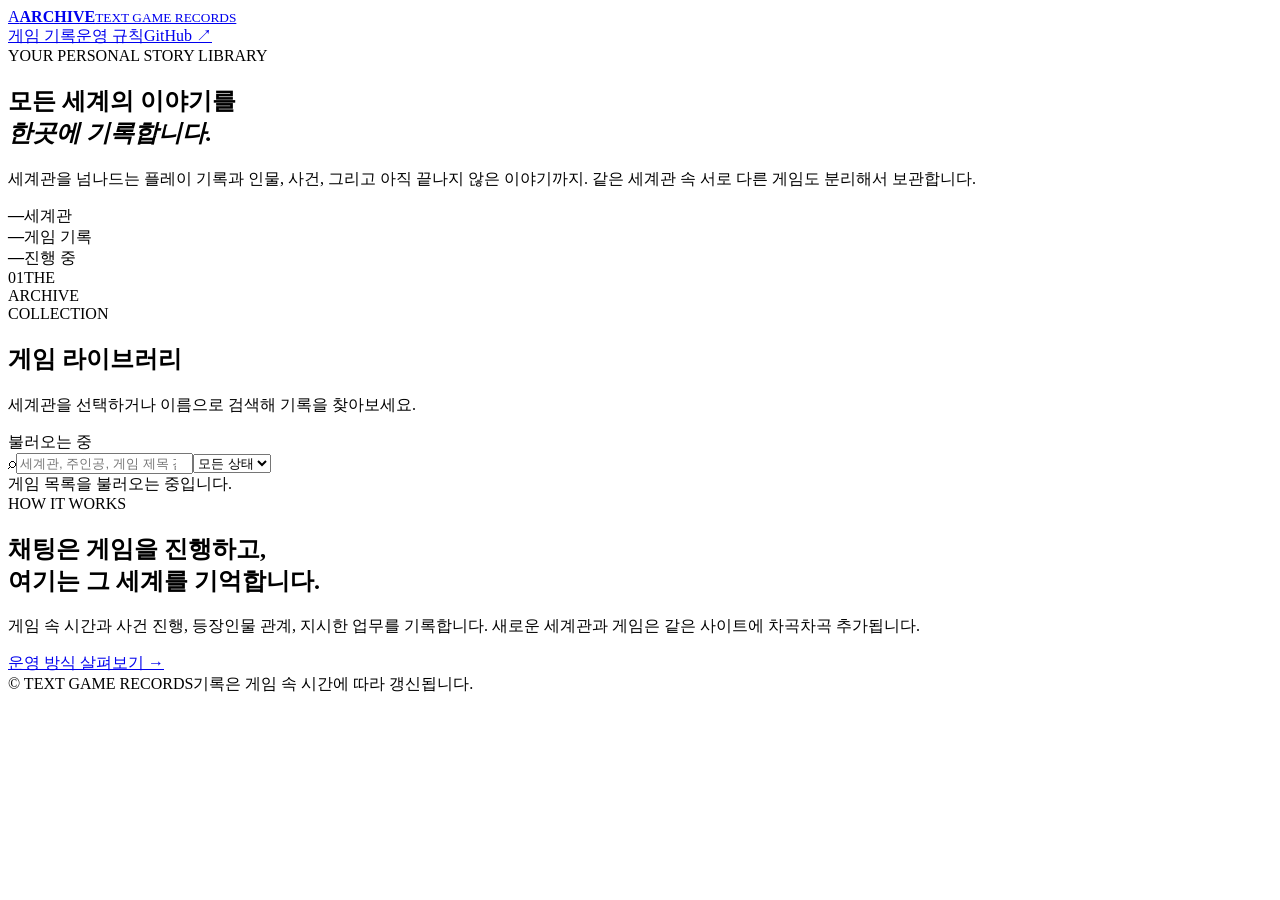
==== index.html @ 1f5e3325 "Initialize text game archive landing page" ====
<!doctype html>
<html lang="ko"><head><meta charset="utf-8"><meta name="viewport" content="width=device-width,initial-scale=1">
<meta name="theme-color" content="#f6f7f8"><meta name="description" content="세계관별로 정리하는 텍스트게임 기록관">
<title>아카이브 | Text Game Records</title><link rel="stylesheet" href="./assets/site.css"></head>
<body data-page="library"><div class="site-shell">
<header class="site-header"><a class="brand" href="./index.html"><span class="brand-mark">A</span><span><b>ARCHIVE</b><small>TEXT GAME RECORDS</small></span></a>
<nav class="top-nav" aria-label="주 메뉴"><a class="active" href="./index.html">게임 기록</a><a href="./rules/index.html">운영 규칙</a><a href="https://github.com/tutle0123/text-game-records" target="_blank" rel="noopener noreferrer">GitHub ↗</a></nav></header>
<main class="library">
<section class="hero"><div class="hero-tag"><span class="tag-dot"></span> YOUR PERSONAL STORY LIBRARY</div><h1>모든 세계의 이야기를<br><em>한곳에 기록합니다.</em></h1>
<p>세계관을 넘나드는 플레이 기록과 인물, 사건, 그리고 아직 끝나지 않은 이야기까지. 같은 세계관 속 서로 다른 게임도 분리해서 보관합니다.</p>
<div class="hero-stat"><div><strong id="world-count">—</strong><span>세계관</span></div><div><strong id="game-count">—</strong><span>게임 기록</span></div><div><strong id="active-count">—</strong><span>진행 중</span></div></div>
<div class="hero-art" aria-hidden="true"><span>01</span><span>THE<br>ARCHIVE</span><i></i></div></section>
<section class="archive-section" id="collection"><div class="section-top"><div><span class="section-overline">COLLECTION</span><h2>게임 라이브러리</h2><p>세계관을 선택하거나 이름으로 검색해 기록을 찾아보세요.</p></div><span class="collection-count" id="count-summary">불러오는 중</span></div>
<div class="search-row"><label class="search-control"><span aria-hidden="true">⌕</span><input id="search" type="search" autocomplete="off" placeholder="세계관, 주인공, 게임 제목 검색" aria-label="게임 검색"></label><select id="status-filter" aria-label="게임 상태 필터"><option value="all">모든 상태</option><option value="진행 중">진행 중</option><option value="완료">완료</option><option value="보류">보류</option></select></div>
<div class="world-filters" id="world-filters" aria-label="세계관 필터"></div>
<div id="game-list" class="world-list"><div class="empty-state">게임 목록을 불러오는 중입니다.</div></div></section>
<section class="bottom-guide"><div><span class="section-overline">HOW IT WORKS</span><h2>채팅은 게임을 진행하고,<br>여기는 그 세계를 기억합니다.</h2></div><p>게임 속 시간과 사건 진행, 등장인물 관계, 지시한 업무를 기록합니다. 새로운 세계관과 게임은 같은 사이트에 차곡차곡 추가됩니다.</p><a href="./rules/index.html">운영 방식 살펴보기 <span aria-hidden="true">→</span></a></section>
</main><footer class="site-footer"><span>© TEXT GAME RECORDS</span><span>기록은 게임 속 시간에 따라 갱신됩니다.</span></footer></div>
<script src="./assets/site.js" defer></script></body></html>
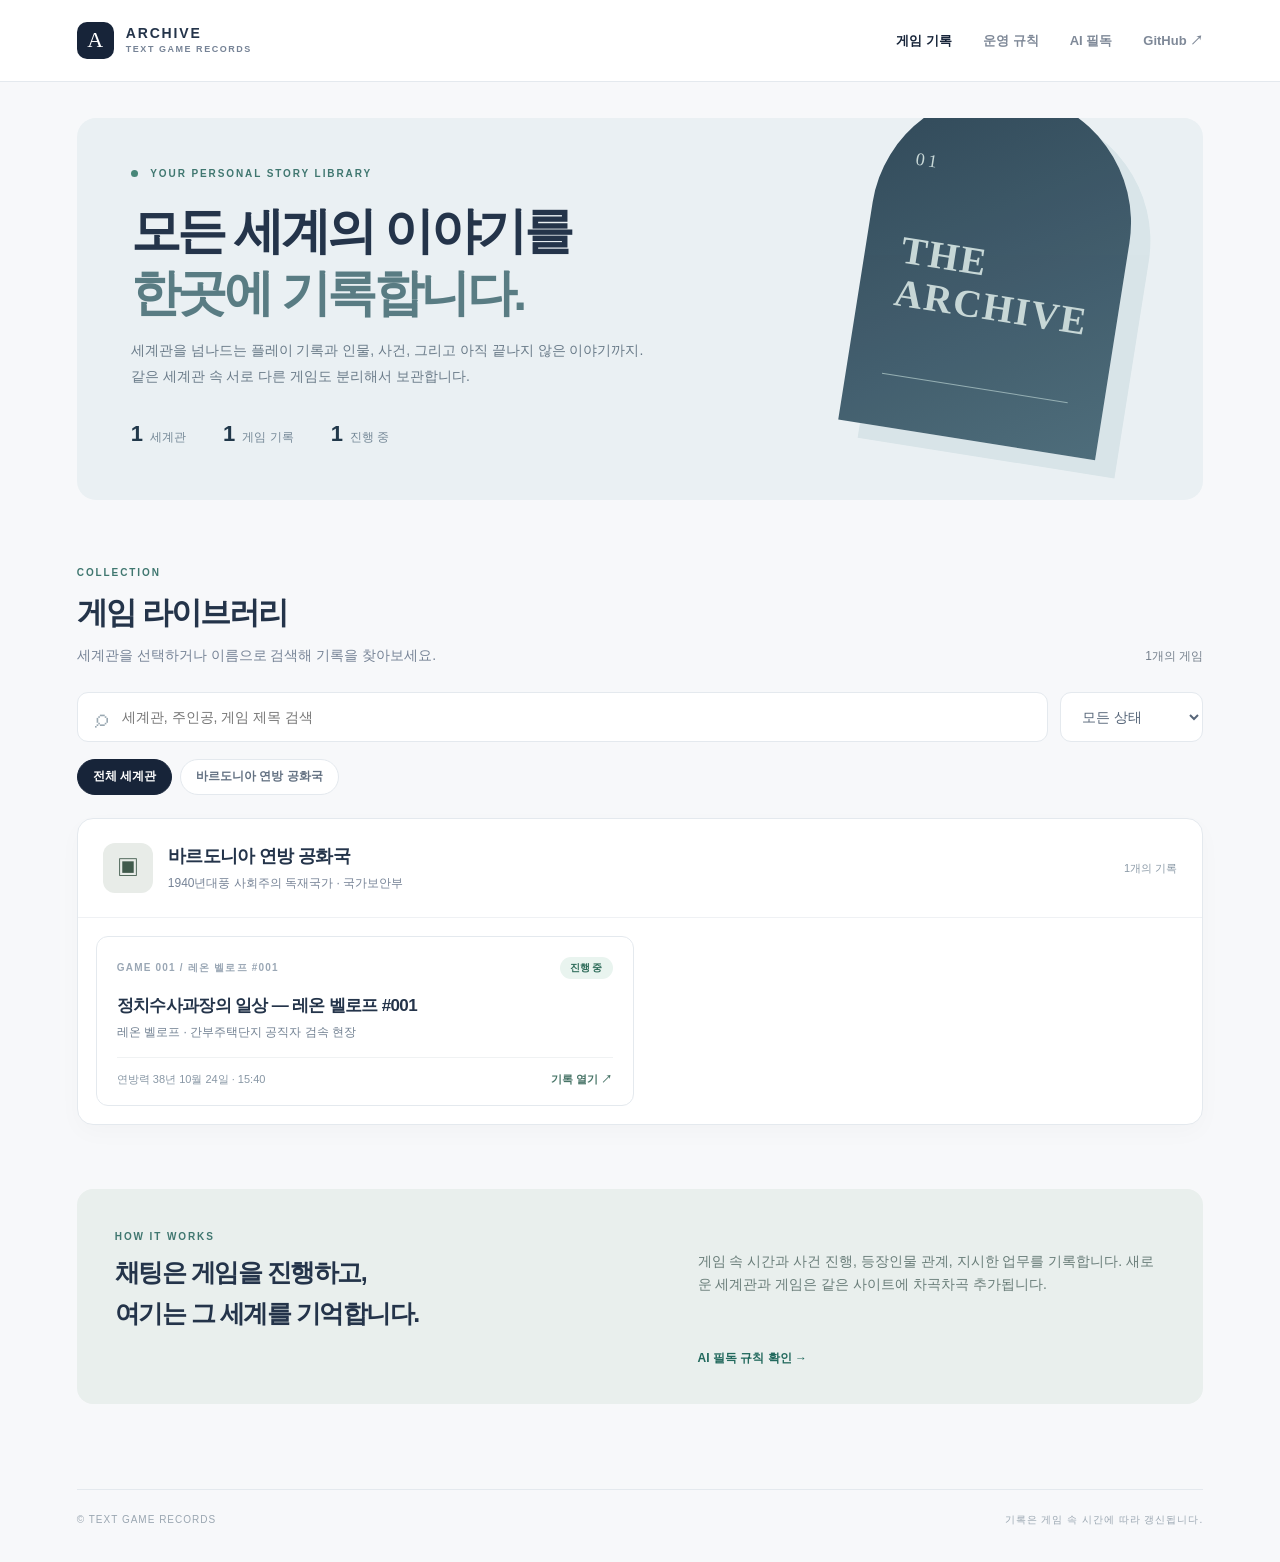
==== commit 1f7dd263: "Wire AI startup and NPC causality supplement into canonical rules and game UI" ====
--- a/index.html
+++ b/index.html
@@ -4,7 +4,7 @@
 <title>아카이브 | Text Game Records</title><link rel="stylesheet" href="./assets/site.css"></head>
 <body data-page="library"><div class="site-shell">
 <header class="site-header"><a class="brand" href="./index.html"><span class="brand-mark">A</span><span><b>ARCHIVE</b><small>TEXT GAME RECORDS</small></span></a>
-<nav class="top-nav" aria-label="주 메뉴"><a class="active" href="./index.html">게임 기록</a><a href="./rules/index.html">운영 규칙</a><a href="https://github.com/tutle0123/text-game-records" target="_blank" rel="noopener noreferrer">GitHub ↗</a></nav></header>
+<nav class="top-nav" aria-label="주 메뉴"><a class="active" href="./index.html">게임 기록</a><a href="./rules/index.html">운영 규칙</a><a href="./rules/reader.html?doc=ai-start">AI 필독</a><a href="https://github.com/tutle0123/text-game-records" target="_blank" rel="noopener noreferrer">GitHub ↗</a></nav></header>
 <main class="library">
 <section class="hero"><div class="hero-tag"><span class="tag-dot"></span> YOUR PERSONAL STORY LIBRARY</div><h1>모든 세계의 이야기를<br><em>한곳에 기록합니다.</em></h1>
 <p>세계관을 넘나드는 플레이 기록과 인물, 사건, 그리고 아직 끝나지 않은 이야기까지. 같은 세계관 속 서로 다른 게임도 분리해서 보관합니다.</p>
@@ -14,6 +14,6 @@
 <div class="search-row"><label class="search-control"><span aria-hidden="true">⌕</span><input id="search" type="search" autocomplete="off" placeholder="세계관, 주인공, 게임 제목 검색" aria-label="게임 검색"></label><select id="status-filter" aria-label="게임 상태 필터"><option value="all">모든 상태</option><option value="진행 중">진행 중</option><option value="완료">완료</option><option value="보류">보류</option></select></div>
 <div class="world-filters" id="world-filters" aria-label="세계관 필터"></div>
 <div id="game-list" class="world-list"><div class="empty-state">게임 목록을 불러오는 중입니다.</div></div></section>
-<section class="bottom-guide"><div><span class="section-overline">HOW IT WORKS</span><h2>채팅은 게임을 진행하고,<br>여기는 그 세계를 기억합니다.</h2></div><p>게임 속 시간과 사건 진행, 등장인물 관계, 지시한 업무를 기록합니다. 새로운 세계관과 게임은 같은 사이트에 차곡차곡 추가됩니다.</p><a href="./rules/index.html">운영 방식 살펴보기 <span aria-hidden="true">→</span></a></section>
+<section class="bottom-guide"><div><span class="section-overline">HOW IT WORKS</span><h2>채팅은 게임을 진행하고,<br>여기는 그 세계를 기억합니다.</h2></div><p>게임 속 시간과 사건 진행, 등장인물 관계, 지시한 업무를 기록합니다. 새로운 세계관과 게임은 같은 사이트에 차곡차곡 추가됩니다.</p><a href="./rules/reader.html?doc=ai-start">AI 필독 규칙 확인 <span aria-hidden="true">→</span></a></section>
 </main><footer class="site-footer"><span>© TEXT GAME RECORDS</span><span>기록은 게임 속 시간에 따라 갱신됩니다.</span></footer></div>
 <script src="./assets/site.js" defer></script></body></html>
--- a/assets/site.css
+++ b/assets/site.css
@@ -0,0 +1,12 @@
+:root{--navy:#172439;--text:#24344a;--muted:#768396;--line:#e4e9ee;--bg:#f7f8fa;--white:#fff;--accent:#276a64;--sans:"Pretendard","Noto Sans KR","Apple SD Gothic Neo","Malgun Gothic",sans-serif}
+*{box-sizing:border-box}html{scroll-behavior:smooth}body{margin:0;font-family:var(--sans);font-size:14px;line-height:1.65;color:var(--text);background:var(--bg);-webkit-font-smoothing:antialiased}a{color:inherit;text-decoration:none}button,input,select{font:inherit}button{cursor:pointer}button:focus-visible,a:focus-visible,input:focus-visible,select:focus-visible,summary:focus-visible{outline:3px solid #74b4a8;outline-offset:3px}
+.site-shell{max-width:1440px;margin:auto}.site-header{height:82px;padding:0 clamp(22px,6vw,88px);display:flex;align-items:center;justify-content:space-between;border-bottom:1px solid var(--line);background:white}.brand{display:flex;align-items:center;gap:12px}.brand-mark{display:grid;place-items:center;width:37px;height:37px;border-radius:10px;background:var(--navy);color:#fff;font-family:Georgia,serif;font-size:22px}.brand b{display:block;letter-spacing:.13em;font-size:14px;line-height:1.3}.brand small{display:block;font-size:9px;color:var(--muted);letter-spacing:.17em;font-weight:650}.top-nav{display:flex;align-items:center;gap:31px}.top-nav a{font-size:13px;font-weight:650;color:#7f8998}.top-nav a.active,.top-nav a:hover{color:var(--navy)}
+.library{padding:36px clamp(22px,6vw,88px) 85px}.hero{background:#eaf0f3;border-radius:19px;min-height:310px;padding:48px 54px;position:relative;overflow:hidden}.hero-tag,.section-overline{font-size:10px;font-weight:800;letter-spacing:.19em;color:#407770}.tag-dot{display:inline-block;width:7px;height:7px;background:#478678;border-radius:50%;margin-right:8px}.hero h1{font-size:clamp(32px,3.9vw,53px);letter-spacing:-.07em;line-height:1.25;margin:17px 0 14px;font-weight:780}.hero h1 em{color:#597c83;font-style:normal}.hero p{max-width:530px;color:#6a7b89;line-height:1.85;margin:0}.hero-stat{margin-top:26px;display:flex;gap:37px}.hero-stat div{display:flex;align-items:baseline;gap:7px}.hero-stat strong{font-size:22px;color:#21384a}.hero-stat span{font-size:12px;color:#758897}.hero-art{position:absolute;right:7%;top:-26px;width:260px;height:350px;border-radius:140px 140px 0 0;background:linear-gradient(150deg,#273f50,#466675);box-shadow:22px 15px 0 #d8e4e8;transform:rotate(9deg);display:flex;flex-direction:column;justify-content:space-between;padding:70px 36px 52px;color:#c6d6d5;opacity:.95}.hero-art>span:first-child{font:18px Georgia,serif;letter-spacing:.18em}.hero-art>span:nth-child(2){font:bold 39px/1.1 Georgia,serif;letter-spacing:.04em}.hero-art i{height:1px;width:100%;background:#91acb0}
+.archive-section{padding-top:60px}.section-top{display:flex;justify-content:space-between;align-items:end;gap:20px}.section-top h2,.bottom-guide h2{font-size:clamp(23px,2.4vw,33px);letter-spacing:-.06em;margin:5px 0 5px}.section-top p{color:var(--muted);margin:0}.collection-count{font-size:12px;color:#76818d}.search-row{display:flex;gap:12px;margin:25px 0 17px}.search-control{flex:1;border:1px solid var(--line);background:white;border-radius:11px;display:flex;align-items:center;gap:12px;padding:0 17px}.search-control span{font-size:26px;color:#9aa8b2;line-height:1}.search-control input{border:0;background:transparent;outline:0;width:100%;min-height:48px;color:var(--text)}.search-row select{background:#fff;border:1px solid var(--line);border-radius:11px;padding:0 17px;color:#576679;min-width:143px}
+.world-filters{display:flex;gap:8px;flex-wrap:wrap;margin:16px 0 23px}.filter-btn{border:1px solid var(--line);border-radius:18px;background:white;color:#637182;padding:7px 15px;font-size:12px;font-weight:650}.filter-btn.active{background:var(--navy);border-color:var(--navy);color:white}.world-list{display:grid;gap:20px}.world-group{background:white;border:1px solid var(--line);border-radius:16px;overflow:hidden;box-shadow:0 8px 25px rgba(30,46,61,.025)}.world-heading{display:flex;gap:15px;align-items:center;padding:23px 25px;border-bottom:1px solid #eff1f4}.world-icon{width:50px;height:50px;flex:none;border-radius:12px;background:#e8ece8;color:#405a4c;display:grid;place-items:center;font-size:22px}.world-heading h3{font-size:18px;letter-spacing:-.035em;margin:0}.world-heading p{font-size:12px;color:var(--muted);margin:2px 0 0}.world-badge{margin-left:auto;color:#8b9aa7;font-size:11px}.games-grid{padding:18px;display:grid;grid-template-columns:repeat(2,minmax(0,1fr));gap:13px}.game-card{border:1px solid var(--line);border-radius:12px;padding:20px 20px 16px;display:flex;flex-direction:column;gap:13px;min-height:170px;transition:transform .18s,border-color .18s,box-shadow .18s;background:#fff}.game-card:hover{border-color:#9bb9b1;transform:translateY(-2px);box-shadow:0 10px 30px rgba(30,50,48,.08)}.card-upper{display:flex;justify-content:space-between;align-items:center;gap:8px}.serial{font-size:10px;letter-spacing:.12em;color:#9aa7b5;font-weight:800}.status{font-size:10px;color:#306d5b;background:#e9f4ef;border-radius:18px;padding:3px 10px;font-weight:700}.status.done{color:#5c6775;background:#edf0f4}.game-card h4{font-size:17px;letter-spacing:-.04em;margin:0}.game-card p{font-size:12px;color:#738293;margin:3px 0 0}.card-foot{margin-top:auto;border-top:1px solid #f0f2f3;padding-top:12px;display:flex;justify-content:space-between;gap:8px;font-size:11px;color:#8897a5}.card-foot b{color:#477467}.empty-state{background:white;border:1px dashed #cdd6df;color:#8291a0;border-radius:13px;padding:38px;text-align:center}
+.bottom-guide{margin-top:64px;padding:35px 38px;border-radius:16px;background:#e9efed;display:grid;grid-template-columns:1.15fr 1fr;gap:10px 45px}.bottom-guide h2{font-size:25px}.bottom-guide p{margin:26px 0 0;color:#697d79}.bottom-guide a{grid-column:2;font-size:12px;font-weight:700;color:#22695d}.site-footer{margin:0 clamp(22px,6vw,88px);border-top:1px solid var(--line);padding:22px 0 34px;display:flex;justify-content:space-between;font-size:10px;color:#9aa6b1;letter-spacing:.1em}
+body[data-page=rules]{background:#f8f9fa}.rules-main{max-width:900px;padding:65px 28px 110px;margin:auto}.rules-main h1{font-size:37px;letter-spacing:-.07em;margin:6px 0}.rules-main .lede{color:var(--muted);margin-bottom:32px}.rule-grid{display:grid;gap:15px}.rule-card{background:white;border:1px solid var(--line);border-radius:12px;padding:26px}.rule-card h2{font-size:18px;margin:0 0 9px}.rule-card p{color:#667889;margin:0 0 10px}.rule-card a{color:#1b6d62;font-weight:700}
+body[data-page=game]{background:#d9d7ce;color:#30372d}.dossier-shell{min-height:100vh}.dossier-topbar{height:71px;background:#1c2a28;color:#e9eadd;padding:0 clamp(20px,5vw,76px);display:flex;align-items:center;justify-content:space-between;gap:16px}.dossier-topbar .back{font-size:12px;font-weight:650;color:#d6ded4}.dossier-topbar .doc-no{font-size:10px;letter-spacing:.16em;color:#acb9a9}.dossier-area{max-width:1220px;margin:0 auto;padding:40px 24px 90px;display:grid;grid-template-columns:220px minmax(0,1fr);gap:25px}.dossier-side{position:sticky;top:25px;align-self:start;background:#26362f;color:#f0eee3;border-radius:4px;padding:29px 19px;box-shadow:0 12px 30px #2229}.seal{border:1px solid #6f8a71;width:64px;height:64px;border-radius:50%;display:grid;place-items:center;margin-bottom:19px;font-size:24px;color:#b5c3a9;font-family:Georgia,serif}.dossier-side h2{font-size:13px;letter-spacing:.05em;margin:0 0 4px}.dossier-side p{font-size:10px;letter-spacing:.14em;color:#a4b4a5;margin:0 0 22px}.dossier-nav{display:grid;gap:5px}.dossier-nav a{font-size:12px;padding:10px 12px;color:#cad3c9;border-radius:3px}.dossier-nav a:hover,.dossier-nav a.active{background:#435546;color:white}.dossier-side-foot{margin-top:24px;border-top:1px solid #536254;padding-top:20px;color:#aebcb0;font-size:10px;line-height:1.9}
+.dossier-paper{background:#f4efdf;border:1px solid #d4cbb8;box-shadow:0 20px 45px #3b352829;padding:clamp(25px,4.5vw,55px);min-width:0}.dossier-header{display:flex;justify-content:space-between;align-items:start;gap:20px;padding-bottom:23px;border-bottom:3px double #b9ae98}.dossier-eyebrow{font-size:11px;color:#6e7661;letter-spacing:.11em;font-weight:800}.dossier-header h1{font-size:clamp(29px,3.8vw,43px);line-height:1.32;letter-spacing:-.07em;margin:9px 0}.dossier-header p{margin:0;font-size:13px;color:#6c7365}.stamp{border:3px double #a74d45;color:#a74d45;transform:rotate(-9deg);font-size:15px;font-weight:900;letter-spacing:.14em;padding:9px 12px;white-space:nowrap;margin:24px 5px 0 0}.dossier-sub{display:flex;gap:12px;justify-content:space-between;flex-wrap:wrap;padding:18px 0;font-size:11px;color:#747664;border-bottom:1px solid #c9c0aa}.dossier-section{padding-top:32px;scroll-margin-top:20px}.dossier-section h2{margin:0 0 15px;display:flex;align-items:center;gap:10px;font-size:21px;letter-spacing:-.045em}.dossier-section h2:before{content:"";display:block;width:5px;height:19px;background:#82584d}.dossier-section .desc{font-size:12px;color:#777968;margin-top:-10px;margin-bottom:17px}.brief{background:#e8e0cd;border-left:3px solid #536954;padding:23px 25px}.brief .scene-title{font-size:18px;font-weight:800;margin:3px 0 8px}.brief p{margin:5px 0;white-space:pre-line}.facts-grid{display:grid;grid-template-columns:repeat(2,1fr);gap:11px}.fact-card,.person-card,.case-card,.record-entry{border:1px solid #d6cdbc;background:#faf6e9;padding:16px 18px}.fact-label{display:block;font-size:10px;color:#8e8b7a;letter-spacing:.08em;margin-bottom:5px;font-weight:750}.fact-value{font-size:13px;white-space:pre-line}.person-grid{display:grid;grid-template-columns:repeat(2,1fr);gap:11px}.person-card h3{margin:0 0 4px;font-size:15px}.person-card small{color:#777667}.person-card p{color:#4d5449;font-size:12px;margin:10px 0 0}.case-stack,.timeline{display:grid;gap:10px}.case-card{display:grid;gap:8px}.case-card .case-head{display:flex;justify-content:space-between;gap:12px;align-items:start}.case-card strong{font-size:14px}.case-card .pill{font-size:10px;border:1px solid #aa967b;padding:2px 7px;color:#796a58;white-space:nowrap}.case-card p{margin:0;font-size:12px}.case-card small{font-size:11px;color:#7a7c6c}.record-entry{display:flex;gap:17px}.record-entry time{min-width:110px;font-size:11px;color:#7c806e;font-weight:750}.record-entry h3{font-size:13px;margin:0 0 5px}.record-entry p{font-size:12px;color:#5b6153;margin:0;white-space:pre-line}.dossier-empty{font-size:12px;color:#7a806e;background:#eae4d3;padding:15px}.secret-details{border:1px solid #bbac94;background:#e9e0cd}.secret-details summary{cursor:pointer;padding:17px 19px;font-weight:750;font-size:13px}.secret-details[open] summary{border-bottom:1px solid #cabca6}.secret-body{padding:15px 19px;font-size:12px;white-space:pre-line;color:#596052}.dossier-footer{margin-top:46px;border-top:1px solid #bfb5a0;padding-top:16px;display:flex;justify-content:space-between;color:#888775;font-size:10px}.dossier-link{color:#4a6b5c;text-decoration:underline}
+@media(max-width:900px){.hero-art{right:-78px;opacity:.24}.dossier-area{grid-template-columns:1fr;padding:20px 15px 60px}.dossier-side{position:static;display:flex;flex-wrap:wrap;align-items:center;gap:12px;padding:15px}.dossier-side .seal,.dossier-side h2,.dossier-side p,.dossier-side-foot{display:none}.dossier-nav{display:flex;overflow:auto;gap:3px;width:100%}.dossier-nav a{white-space:nowrap}.bottom-guide{grid-template-columns:1fr}.bottom-guide p{margin:0}.bottom-guide a{grid-column:1}}
+@media(max-width:640px){.site-header{height:67px}.top-nav{gap:14px}.top-nav a{font-size:11px}.top-nav a:last-child{display:none}.hero{padding:34px 23px;min-height:300px}.hero p{font-size:13px}.hero-stat{gap:20px}.library{padding-top:22px}.archive-section{padding-top:44px}.search-row{flex-wrap:wrap}.search-row select{width:100%;min-height:44px}.section-top{align-items:start}.games-grid,.facts-grid,.person-grid{grid-template-columns:1fr}.world-heading{padding:17px}.world-badge{display:none}.games-grid{padding:12px}.dossier-paper{padding:23px 18px}.dossier-header{flex-wrap:wrap}.stamp{margin:0;font-size:12px}.record-entry{display:block}.record-entry time{display:block;margin-bottom:6px}.site-footer{display:block}.site-footer span{display:block;margin:4px 0}}
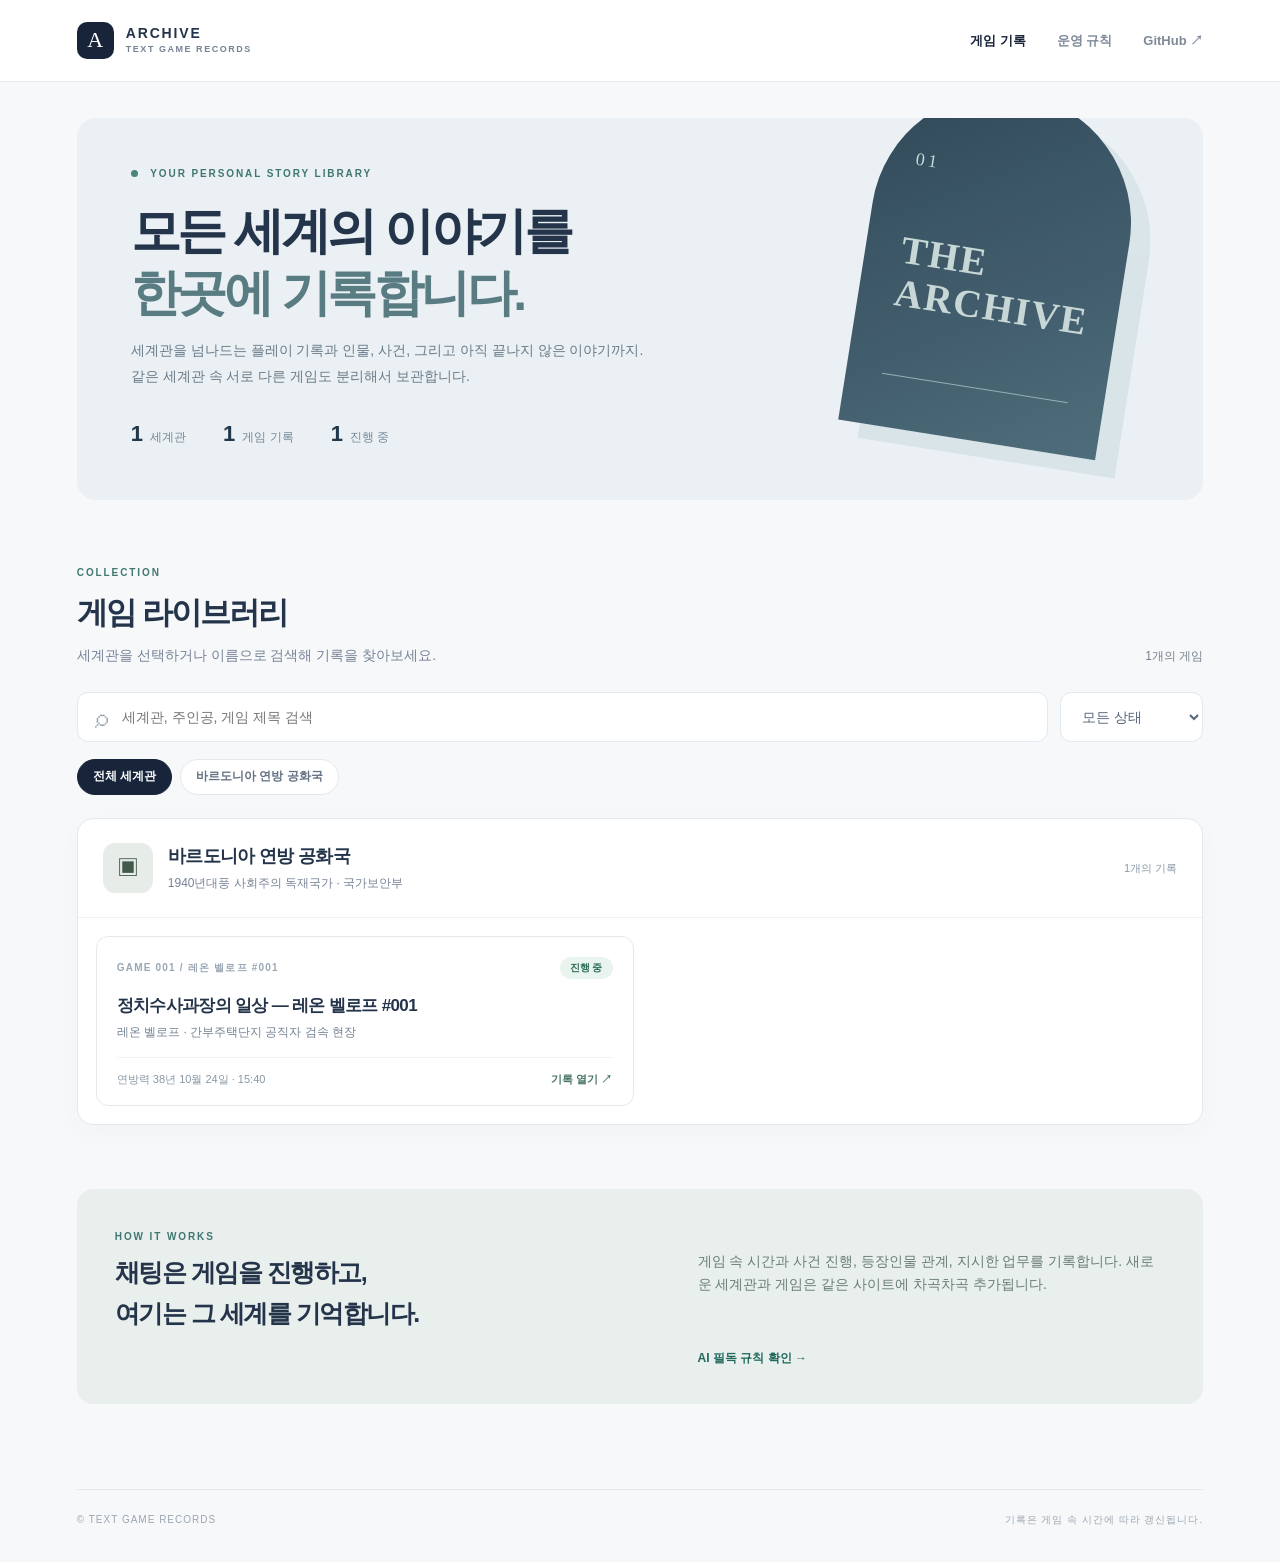
==== commit e078cb05: "Keep compact mobile nav while retaining AI startup link on rules and guide" ====
--- a/index.html
+++ b/index.html
@@ -4,7 +4,7 @@
 <title>아카이브 | Text Game Records</title><link rel="stylesheet" href="./assets/site.css"></head>
 <body data-page="library"><div class="site-shell">
 <header class="site-header"><a class="brand" href="./index.html"><span class="brand-mark">A</span><span><b>ARCHIVE</b><small>TEXT GAME RECORDS</small></span></a>
-<nav class="top-nav" aria-label="주 메뉴"><a class="active" href="./index.html">게임 기록</a><a href="./rules/index.html">운영 규칙</a><a href="./rules/reader.html?doc=ai-start">AI 필독</a><a href="https://github.com/tutle0123/text-game-records" target="_blank" rel="noopener noreferrer">GitHub ↗</a></nav></header>
+<nav class="top-nav" aria-label="주 메뉴"><a class="active" href="./index.html">게임 기록</a><a href="./rules/index.html">운영 규칙</a><a href="https://github.com/tutle0123/text-game-records" target="_blank" rel="noopener noreferrer">GitHub ↗</a></nav></header>
 <main class="library">
 <section class="hero"><div class="hero-tag"><span class="tag-dot"></span> YOUR PERSONAL STORY LIBRARY</div><h1>모든 세계의 이야기를<br><em>한곳에 기록합니다.</em></h1>
 <p>세계관을 넘나드는 플레이 기록과 인물, 사건, 그리고 아직 끝나지 않은 이야기까지. 같은 세계관 속 서로 다른 게임도 분리해서 보관합니다.</p>
